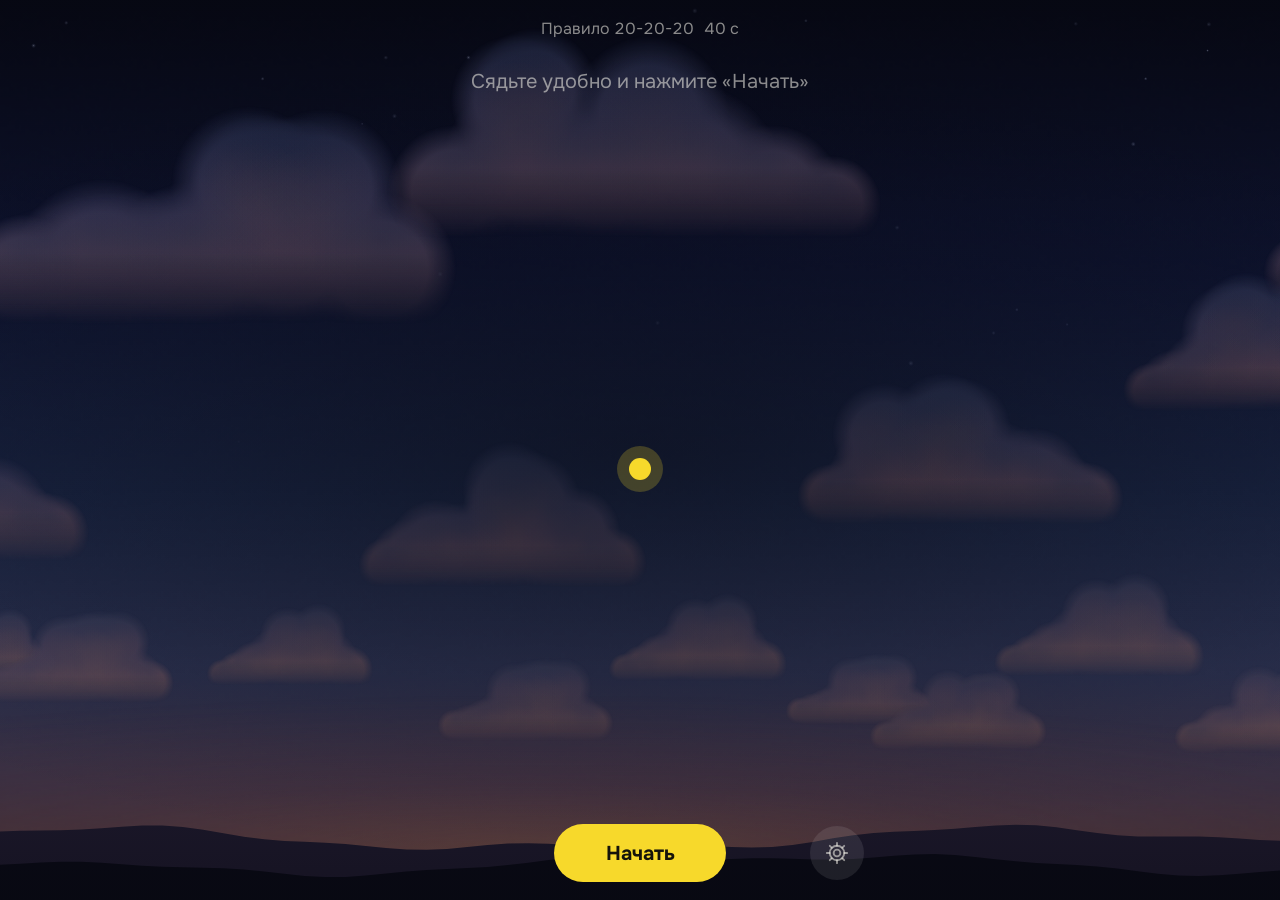
==== index.html @ 1aa2df8a "Каркас приложения «Глаза» и первые пять упражнений Перенесено из «Дыхания» без изменений: живые фоны" ====
<!doctype html>
<html lang="ru">
<head>
  <meta charset="utf-8">
  <meta name="viewport" content="width=device-width, initial-scale=1, viewport-fit=cover">
  <meta name="theme-color" content="#0B0A0D">
  <meta name="description" content="Отдых для глаз: следите за точкой, смотрите вдаль, моргайте.">
  <title>Глаза</title>
  <link rel="manifest" href="manifest.webmanifest">
  <link rel="icon" href="icons/icon-192.png" type="image/png">
  <!-- iPhone не читает манифест: иконку, заголовок и вид строки состояния задаём отдельно -->
  <link rel="apple-touch-icon" href="icons/icon-180.png">
  <meta name="apple-mobile-web-app-title" content="Глаза">
  <meta name="apple-mobile-web-app-capable" content="yes">
  <meta name="mobile-web-app-capable" content="yes">
  <meta name="apple-mobile-web-app-status-bar-style" content="black-translucent">
  <link rel="preconnect" href="https://fonts.googleapis.com">
  <link rel="preconnect" href="https://fonts.gstatic.com" crossorigin>
  <link href="https://fonts.googleapis.com/css2?family=Onest:wght@400;500;600;700&display=swap" rel="stylesheet">
  <link rel="stylesheet" href="styles.css">
</head>
<body class="no-anim">

  <!-- Живой фон и затемнение под текстом -->
  <canvas id="backdrop" class="backdrop" hidden aria-hidden="true"></canvas>
  <div class="scrim" aria-hidden="true"></div>

  <!-- Экран 1: занятие -->
  <main id="main" class="view view-main">
    <header class="top">
      <p class="program"><span id="exerciseName">Упражнение</span> <span id="exerciseTime" class="pattern">1 мин</span></p>
      <div class="readout" aria-live="polite">
        <p class="hint" id="hint">Сядьте удобно и нажмите «Начать»</p>
        <p class="now" id="now" hidden><span id="stepLabel">Следите за точкой</span> <span id="count" class="count">8</span></p>
      </div>
    </header>

    <!-- Поле, по которому ходит точка. Держим его как можно крупнее: глазам нужен размах. -->
    <div class="field" id="field">
      <div class="target" id="target" aria-hidden="true">
        <span class="halo"></span>
        <span class="core"></span>
      </div>
      <div class="rest-mark" id="restMark" hidden aria-hidden="true"></div>
    </div>

    <footer class="bar">
      <div class="stats" id="stats" aria-hidden="true">
        <span id="elapsed">00:00</span>
        <span id="rounds">круг 1</span>
      </div>
      <button id="toggle" class="primary" type="button">Начать</button>
      <a href="#settings" id="openSettings" class="icon-btn" aria-label="Настройки">
        <svg viewBox="0 0 24 24" width="26" height="26" fill="none" stroke="currentColor" stroke-width="1.7" stroke-linecap="round">
          <circle cx="12" cy="12" r="3.1"/>
          <circle cx="12" cy="12" r="6.7"/>
          <path d="M12 2.6v2.7M12 18.7v2.7M2.6 12h2.7M18.7 12h2.7M5.35 5.35l1.9 1.9M16.75 16.75l1.9 1.9M5.35 18.65l1.9-1.9M16.75 7.25l1.9-1.9"/>
        </svg>
      </a>
    </footer>
  </main>

  <!-- Экран 2: настройки -->
  <section id="settings" class="view view-settings" aria-label="Настройки">
    <header class="settings-head">
      <button id="back" class="icon-btn ghost" type="button" aria-label="Назад">
        <svg viewBox="0 0 24 24" width="26" height="26" fill="none" stroke="currentColor" stroke-width="2" stroke-linecap="round" stroke-linejoin="round"><path d="M15 5l-7 7 7 7"/></svg>
      </button>
      <h2>Настройки</h2>
    </header>

    <div id="installBox" class="install" hidden>
      <div class="option-text">
        <span class="option-title">Установить на телефон</span>
        <span class="option-note" id="installNote">Приложение появится отдельной иконкой и будет работать без интернета.</span>
      </div>
      <button id="install" class="pill accent" type="button">Установить</button>
    </div>

    <p class="lede">Выберите упражнение. Каждое повторяется по кругу, пока вы его не остановите.</p>
    <div id="exerciseList" class="program-list" role="radiogroup" aria-label="Упражнения"></div>

    <h3 class="section-title" id="soundTitle">Звук</h3>
    <p class="section-note">Подсказывает смену шага, когда на экран смотреть не нужно.</p>
    <div id="soundList" class="chips" role="radiogroup" aria-labelledby="soundTitle"></div>
    <div class="sound-row">
      <button id="soundDemo" class="pill" type="button">Прослушать</button>
      <label class="volume">
        <span>Громкость</span>
        <input id="volume" type="range" min="0" max="100" step="5" value="60">
      </label>
    </div>
    <div class="option">
      <div class="option-text">
        <span class="option-title" id="vibrateLabel">Вибрация</span>
        <span class="option-note" id="vibrateNote">Короткий сигнал на смене шага. Работает только при включённом экране.</span>
      </div>
      <button id="vibrate" class="switch" type="button" role="switch" aria-checked="false" aria-labelledby="vibrateLabel"><span></span></button>
    </div>

    <h3 class="section-title" id="backgroundTitle">Фон</h3>
    <p class="section-note">Пока вы следите за точкой, фон приглушается, чтобы не отвлекал.</p>
    <div id="backgroundList" class="chips" role="radiogroup" aria-labelledby="backgroundTitle"></div>

    <p class="disclaimer">Упражнения для глаз не исправляют близорукость и дальнозоркость. Они помогают от усталости и сухости глаз при работе за экраном. Появились резь, головокружение или двоение — остановитесь. После операций на глазах и при болезнях сетчатки сначала посоветуйтесь с врачом.</p>
  </section>

  <script src="exercises/registry.js"></script>
  <!-- Упражнения: добавляя своё, впишите его сюда -->
  <script src="exercises/rule20.js"></script>
  <script src="exercises/blink.js"></script>
  <script src="exercises/horizontal.js"></script>
  <script src="exercises/circle.js"></script>
  <script src="exercises/figure8.js"></script>
  <script src="backgrounds/registry.js"></script>
  <script src="backgrounds/bubbles.js"></script>
  <script src="backgrounds/sea.js"></script>
  <script src="backgrounds/clouds.js"></script>
  <script src="backgrounds/aurora.js"></script>
  <script src="backgrounds/fireflies.js"></script>
  <script src="backgrounds/underwater.js"></script>
  <script src="backgrounds/host.js"></script>
  <script src="sound/engine.js"></script>
  <script src="sound/bell.js"></script>
  <script src="sound/ladder.js"></script>
  <script src="sound/tone.js"></script>
  <script src="sound/wave.js"></script>
  <script src="app.js"></script>
</body>
</html>
---- styles.css ----
:root {
  --bg: #0B0A0D;
  --surface: #17161B;
  --line: #2B2931;
  --air: #F7D92B;
  --air-deep: #E3B90E;
  --text: #F3F1E7;
  --dim: rgba(243, 241, 231, .56); /* второстепенный текст — полупрозрачный, чтобы не спорить с фоном */
  --glass: rgba(255, 255, 255, .09);
  --font: "Onest", "Segoe UI", Roboto, system-ui, sans-serif;
  color-scheme: dark;
}

* { box-sizing: border-box; }

html, body {
  height: 100%;
  margin: 0;
  overflow: hidden;
}

body {
  background: var(--bg);
  color: var(--text);
  font-family: var(--font);
  font-size: 17px;
  line-height: 1.35;
  font-variant-numeric: lining-nums tabular-nums;
  -webkit-tap-highlight-color: transparent;
  overscroll-behavior: none;
  user-select: none;
}

button, input { font: inherit; color: inherit; }
button { cursor: pointer; }
p, h2, h3 { margin: 0; }

:focus-visible {
  outline: 2px solid var(--air);
  outline-offset: 3px;
}

[hidden] { display: none !important; }

/* ---------- Живой фон ---------- */

.backdrop {
  position: fixed;
  inset: 0;
  width: 100%;
  height: 100%;
  transition: opacity .6s;
}
/* пока глаза следят за точкой, фон приглушается, чтобы не отвлекал */
body.tracking .backdrop { opacity: .3; }

.scrim {
  position: fixed;
  inset: 0;
  display: none;
  background:
    radial-gradient(ellipse 80% 46% at 50% 50%, rgba(6, 6, 10, .42), rgba(6, 6, 10, 0) 100%),
    linear-gradient(rgba(6, 6, 10, .38), rgba(6, 6, 10, .1) 24%, rgba(6, 6, 10, .1) 74%, rgba(6, 6, 10, .46));
}
.has-backdrop .scrim { display: block; }

.view {
  position: fixed;
  inset: 0;
  max-width: 480px;
  margin: 0 auto;
  padding: max(18px, env(safe-area-inset-top)) 16px max(18px, env(safe-area-inset-bottom));
}

/* ---------- Экран занятия ---------- */

.view-main {
  display: grid;
  grid-template-rows: auto minmax(0, 1fr) auto;
  transition: opacity .28s;
}
/* пока открыты настройки, экран занятия не просвечивает сквозь них — виден только фон */
.view-main[inert] { opacity: 0; }
.no-anim .view-main { transition: none; }

.top { text-align: center; }

.program { color: var(--dim); font-size: 16px; }
.program .pattern { margin-left: 6px; }

.readout {
  display: grid;
  place-items: center;
  min-height: 84px;
}
.hint {
  color: var(--dim);
  font-size: 20px;
}
.now {
  color: var(--air);
  font-size: 30px;
  font-weight: 600;
  line-height: 1.15;
  letter-spacing: -.01em;
  opacity: .85;
  text-align: center;
}
.now .count {
  display: inline-block;
  min-width: 1.3em;
  text-align: left;
  margin-left: .15em;
}

/* Поле, по которому ходит точка */
.field {
  position: relative;
  min-height: 0;
  margin: 0 -4px;
}

.target {
  position: absolute;
  left: 50%;
  top: 50%;
  width: 0;
  height: 0;
}
.target .core,
.target .halo {
  position: absolute;
  border-radius: 50%;
  background: var(--air);
}
.target .core { width: 22px; height: 22px; margin: -11px 0 0 -11px; }
.target .halo { width: 46px; height: 46px; margin: -23px 0 0 -23px; opacity: .22; }

/* Знак на шагах отдыха и моргания: точка спрятана, вместо неё спокойный символ по центру */
.rest-mark {
  position: absolute;
  left: 50%;
  top: 50%;
  width: 86px;
  height: 86px;
  margin: -43px 0 0 -43px;
  border-radius: 50%;
  border: 2px solid var(--air);
  opacity: .5;
}
.rest-mark.rest { animation: breathe 5s ease-in-out infinite; }
.rest-mark.blink { animation: wink 2.4s ease-in-out infinite; }

@keyframes breathe {
  0%, 100% { transform: scale(.82); opacity: .35; }
  50% { transform: scale(1.12); opacity: .6; }
}
@keyframes wink {
  0%, 44%, 100% { transform: scaleY(1); opacity: .5; }
  52% { transform: scaleY(.06); opacity: .75; }
}

.bar {
  display: grid;
  grid-template-columns: 1fr auto 1fr;
  align-items: center;
  gap: 10px;
  padding-top: 10px;
}
.stats {
  justify-self: start;
  display: grid;
  color: var(--dim);
  font-size: 15px;
  line-height: 1.3;
  opacity: 0;
  transition: opacity .3s;
}
.stats #elapsed { font-size: 19px; font-weight: 500; }
.running .stats { opacity: 1; }

.primary {
  min-width: 172px;
  height: 58px;
  padding: 0 28px;
  border: 0;
  border-radius: 29px;
  background: var(--air);
  color: #15130A;
  font-size: 20px;
  font-weight: 700;
  transition: background .2s, color .2s, box-shadow .2s;
}
.primary:active { background: var(--air-deep); }
.primary:disabled { opacity: .35; cursor: default; }
.running .primary {
  background: transparent;
  color: var(--text);
  box-shadow: inset 0 0 0 1.5px #4A4753;
  font-weight: 500;
}
.has-backdrop .running .primary { box-shadow: inset 0 0 0 1.5px rgba(255, 255, 255, .28); color: var(--dim); }

.icon-btn {
  justify-self: end;
  display: grid;
  place-items: center;
  width: 54px;
  height: 54px;
  border: 0;
  border-radius: 50%;
  background: var(--surface);
  color: var(--text);
  text-decoration: none;
}
.icon-btn:active { background: var(--line); }
.icon-btn.ghost { background: transparent; justify-self: start; margin-left: -12px; }
.has-backdrop .view-main .icon-btn { background: var(--glass); color: var(--dim); }

/* ---------- Настройки ---------- */

.view-settings {
  background: var(--bg);
  overflow-y: auto;
  scrollbar-width: none;
  visibility: hidden;
  transform: translateX(100%);
  transition: transform .28s cubic-bezier(.2, .7, .2, 1), visibility 0s .28s;
  user-select: auto;
}
.view-settings.open {
  visibility: visible;
  transform: none;
  transition: transform .28s cubic-bezier(.2, .7, .2, 1), visibility 0s;
}
.no-anim .view-settings { transition: none; }
/* сквозь настройки чуть просвечивает выбранный фон — сразу видно, что выбрали */
.has-backdrop .view-settings { background: rgba(11, 10, 13, .84); }
.has-backdrop .prog.selected { background: rgba(30, 29, 36, .92); }

.settings-head {
  display: flex;
  align-items: center;
  gap: 4px;
}
.settings-head h2 {
  font-size: 26px;
  font-weight: 700;
  letter-spacing: -.01em;
}
.lede {
  margin: 6px 0 18px;
  color: var(--dim);
  font-size: 16px;
  max-width: 34ch;
}

.program-list { border-top: 1px solid var(--line); }
.prog { border-bottom: 1px solid var(--line); }

.prog-head {
  display: grid;
  grid-template-columns: 22px 1fr auto;
  align-items: center;
  gap: 14px;
  width: 100%;
  min-height: 60px;
  padding: 0 4px;
  border: 0;
  background: none;
  text-align: left;
}
.prog-name { min-width: 0; overflow-wrap: anywhere; font-size: 18px; font-weight: 500; }
.prog-pattern { color: var(--dim); }

/* значок выбора — кружок с точкой внутри, как зрачок */
.glyph {
  position: relative;
  width: 20px;
  height: 20px;
  padding: 0;
  border: 1.6px solid #4A4753;
  border-radius: 50%;
  background: none;
}
.selected .glyph { border-color: var(--air); }
.selected .glyph::after {
  content: "";
  position: absolute;
  inset: 3px;
  border-radius: 50%;
  background: var(--air);
}

.prog.selected {
  margin: 10px -6px;
  padding: 0 10px 4px;
  border: 0;
  border-radius: 20px;
  background: var(--surface);
}
.prog.selected + .prog { border-top: 1px solid var(--line); }
.selected .prog-pattern { color: var(--air); }

.prog-note {
  margin: 0 4px 12px 40px;
  color: var(--dim);
  font-size: 15px;
  line-height: 1.4;
}

.section-title {
  margin: 0;
  padding: 22px 4px 4px;
  border-top: 1px solid var(--line);
  font-size: 20px;
  font-weight: 700;
}
.section-note {
  padding: 0 4px;
  color: var(--dim);
  font-size: 15px;
  line-height: 1.4;
}
.chips {
  display: flex;
  flex-wrap: wrap;
  gap: 8px;
  padding: 12px 2px 16px;
}
.chip {
  min-height: 44px;
  padding: 0 16px;
  border: 1.5px solid #4A4753;
  border-radius: 22px;
  background: none;
  font-size: 16px;
}
.chip[aria-checked="true"] {
  border-color: var(--air);
  background: var(--air);
  color: #15130A;
  font-weight: 600;
}
.sound-row {
  display: grid;
  grid-template-columns: auto 1fr;
  align-items: center;
  gap: 18px;
  padding: 0 4px 16px;
}
.pill {
  min-height: 44px;
  padding: 0 18px;
  border: 0;
  border-radius: 22px;
  background: var(--glass);
  font-size: 16px;
}
.pill:active { background: var(--line); }
.pill.accent { background: var(--air); color: #15130A; font-weight: 600; }
.pill.accent:active { background: var(--air-deep); }
.volume { display: grid; gap: 4px; color: var(--dim); font-size: 14px; }
.volume input { width: 100%; height: 28px; margin: 0; accent-color: var(--air); }
.sound-off .sound-row { opacity: .35; pointer-events: none; }

.install {
  display: grid;
  grid-template-columns: 1fr auto;
  align-items: center;
  gap: 14px;
  margin: 4px 0 16px;
  padding: 14px;
  border-radius: 16px;
  background: var(--surface);
}

.option {
  display: grid;
  grid-template-columns: 1fr auto;
  align-items: center;
  gap: 16px;
  margin-top: 8px;
  padding: 16px 4px 24px;
  border-top: 1px solid var(--line);
}
.option-text { display: grid; gap: 3px; }
.option-title { font-size: 17px; font-weight: 500; }
.option-note { color: var(--dim); font-size: 15px; }

.switch {
  position: relative;
  width: 54px;
  height: 32px;
  padding: 0;
  border: 0;
  border-radius: 16px;
  background: #4A4753;
  transition: background .2s;
}
.switch span {
  position: absolute;
  top: 4px;
  left: 4px;
  width: 24px;
  height: 24px;
  border-radius: 50%;
  background: var(--text);
  transition: transform .2s;
}
.switch[aria-checked="true"] { background: var(--air); }
.switch[aria-checked="true"] span { transform: translateX(22px); background: #15130A; }

.disclaimer {
  padding: 16px 4px 28px;
  border-top: 1px solid var(--line);
  color: var(--dim);
  font-size: 14px;
  line-height: 1.45;
}

@media (prefers-reduced-motion: reduce) {
  .view-settings, .stats, .primary, .switch, .switch span, .backdrop { transition: none; }
  .rest-mark.rest, .rest-mark.blink { animation: none; }
}
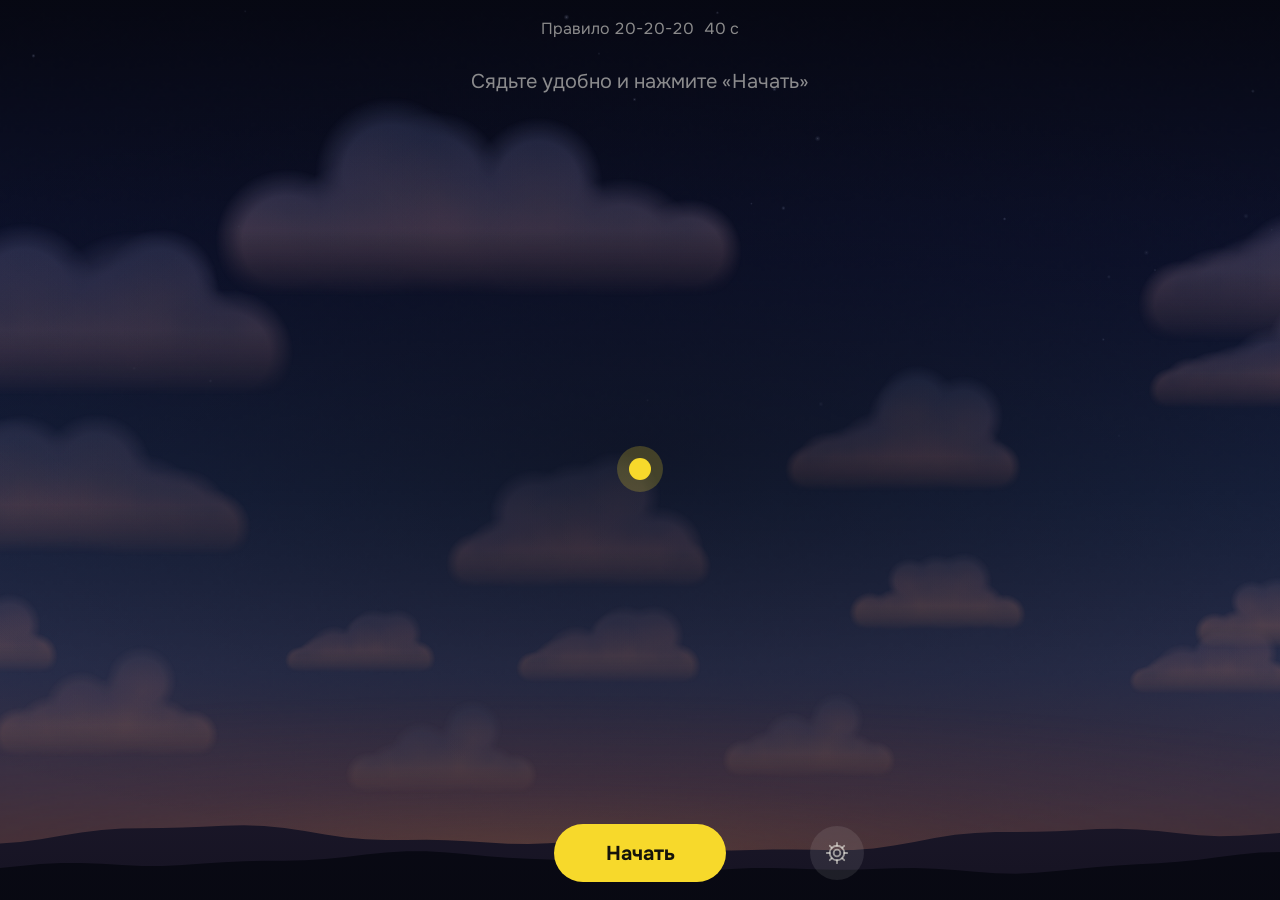
==== commit 0f54d747: "Квадратное поле, ритм моргания, фоновая музыка Поле для точки стало квадратным: одна и та же доля по" ====
--- a/index.html
+++ b/index.html
@@ -37,11 +37,15 @@
 
     <!-- Поле, по которому ходит точка. Держим его как можно крупнее: глазам нужен размах. -->
     <div class="field" id="field">
-      <div class="target" id="target" aria-hidden="true">
-        <span class="halo"></span>
-        <span class="core"></span>
+      <!-- Квадрат: одна и та же доля поля по горизонтали и по вертикали — это одно и то же расстояние
+           на экране. Иначе круг вышел бы овалом, а вертикальное движение — быстрее, чем задумано. -->
+      <div class="field-square">
+        <div class="target" id="target" aria-hidden="true">
+          <span class="halo"></span>
+          <span class="core"></span>
+        </div>
+        <div class="rest-mark" id="restMark" hidden aria-hidden="true"></div>
       </div>
-      <div class="rest-mark" id="restMark" hidden aria-hidden="true"></div>
     </div>
 
     <footer class="bar">
@@ -98,6 +102,21 @@
       <button id="vibrate" class="switch" type="button" role="switch" aria-checked="false" aria-labelledby="vibrateLabel"><span></span></button>
     </div>
 
+    <div id="musicBox" hidden>
+      <h3 class="section-title">Музыка</h3>
+      <div class="option music-option">
+        <div class="option-text">
+          <span class="option-title" id="musicLabel">Фоновая музыка</span>
+          <span class="option-note">Арфа, играет по кругу без пауз, пока идёт занятие.</span>
+        </div>
+        <button id="music" class="switch" type="button" role="switch" aria-checked="true" aria-labelledby="musicLabel"><span></span></button>
+      </div>
+      <label class="volume music-volume">
+        <span>Громкость музыки</span>
+        <input id="musicVolume" type="range" min="0" max="100" step="5" value="50">
+      </label>
+    </div>
+
     <h3 class="section-title" id="backgroundTitle">Фон</h3>
     <p class="section-note">Пока вы следите за точкой, фон приглушается, чтобы не отвлекал.</p>
     <div id="backgroundList" class="chips" role="radiogroup" aria-labelledby="backgroundTitle"></div>
@@ -125,6 +144,7 @@
   <script src="sound/ladder.js"></script>
   <script src="sound/tone.js"></script>
   <script src="sound/wave.js"></script>
+  <script src="music.js"></script>
   <script src="app.js"></script>
 </body>
 </html>
--- a/styles.css
+++ b/styles.css
@@ -115,9 +115,17 @@
 
 /* Поле, по которому ходит точка */
 .field {
-  position: relative;
+  display: grid;
+  place-items: center;
   min-height: 0;
   margin: 0 -4px;
+  container-type: size;
+}
+/* самый большой квадрат, который помещается в поле */
+.field-square {
+  position: relative;
+  width: min(100cqw, 100cqh);
+  height: min(100cqw, 100cqh);
 }
 
 .target {
@@ -149,15 +157,18 @@
   opacity: .5;
 }
 .rest-mark.rest { animation: breathe 5s ease-in-out infinite; }
-.rest-mark.blink { animation: wink 2.4s ease-in-out infinite; }
+/* Длительность одного моргания задаёт app.js через --blink: шаг делится на целое число морганий */
+.rest-mark.blink { animation: wink var(--blink, 2.4s) ease-in-out infinite; }
 
 @keyframes breathe {
   0%, 100% { transform: scale(.82); opacity: .35; }
   50% { transform: scale(1.12); opacity: .6; }
 }
+/* Неторопливое полное моргание: веко опускается, задерживается закрытым и так же спокойно поднимается */
 @keyframes wink {
-  0%, 44%, 100% { transform: scaleY(1); opacity: .5; }
-  52% { transform: scaleY(.06); opacity: .75; }
+  0%, 15% { transform: scaleY(1); opacity: .5; }
+  40%, 60% { transform: scaleY(.06); opacity: .8; }
+  85%, 100% { transform: scaleY(1); opacity: .5; }
 }
 
 .bar {
@@ -364,6 +375,10 @@
 .volume input { width: 100%; height: 28px; margin: 0; accent-color: var(--air); }
 .sound-off .sound-row { opacity: .35; pointer-events: none; }
 
+.music-option { margin-top: 0; padding-bottom: 12px; border-top: 0; }
+.music-volume { padding: 0 4px 18px; }
+.music-off .music-volume { opacity: .35; pointer-events: none; }
+
 .install {
   display: grid;
   grid-template-columns: 1fr auto;
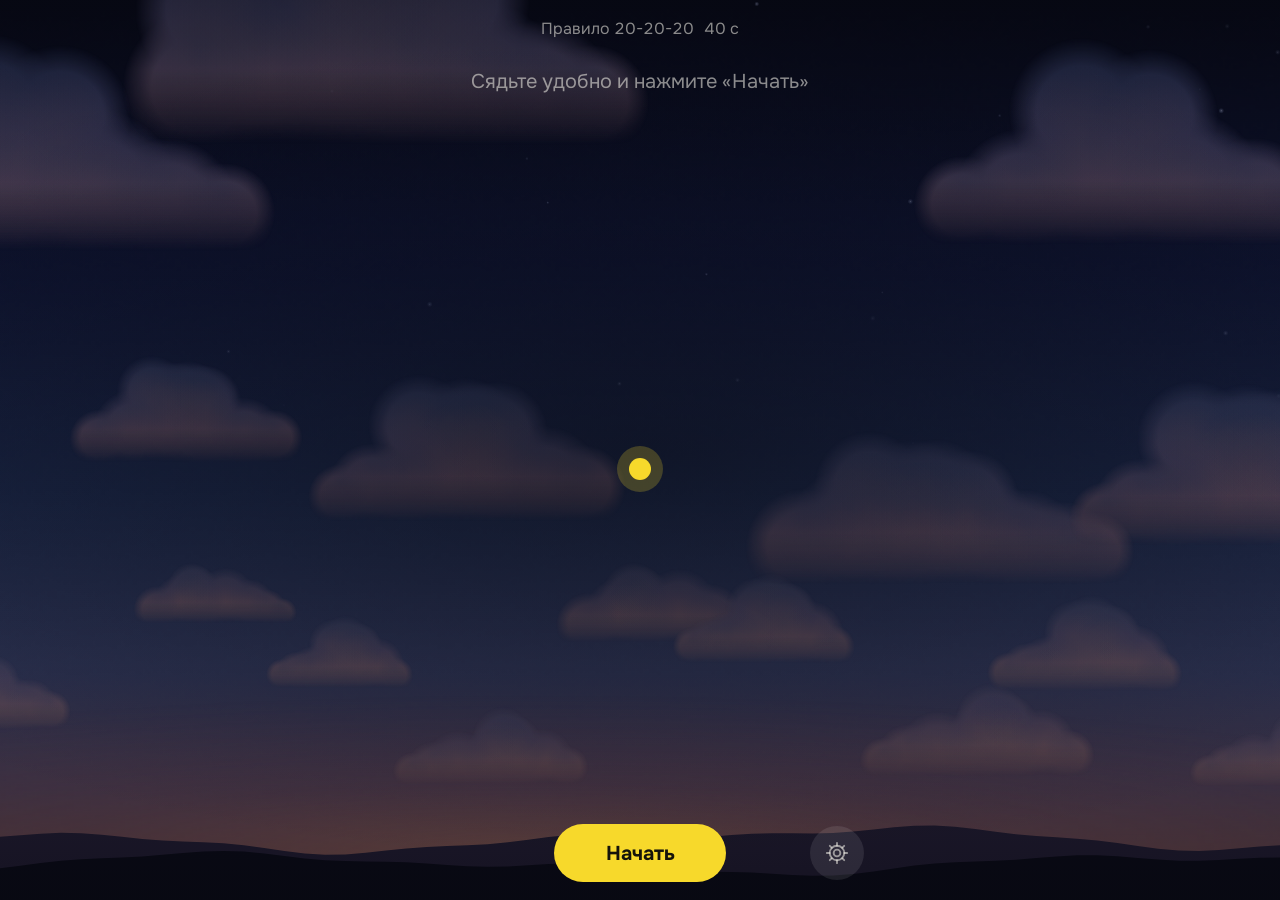
==== commit e3e42e28: "Уровень доказанности в списке упражнений Каждое упражнение показывает, насколько его польза подтверж" ====
--- a/index.html
+++ b/index.html
@@ -121,7 +121,7 @@
     <p class="section-note">Пока вы следите за точкой, фон приглушается, чтобы не отвлекал.</p>
     <div id="backgroundList" class="chips" role="radiogroup" aria-labelledby="backgroundTitle"></div>
 
-    <p class="disclaimer">Упражнения для глаз не исправляют близорукость и дальнозоркость. Они помогают от усталости и сухости глаз при работе за экраном. Появились резь, головокружение или двоение — остановитесь. После операций на глазах и при болезнях сетчатки сначала посоветуйтесь с врачом.</p>
+    <p class="disclaimer">Это перерыв для глаз, а не лечение. Упражнения не исправляют близорукость, дальнозоркость и астигматизм и не заменяют осмотр у врача. Появились резь, головокружение или двоение — остановитесь. Если недавно была операция или травма глаза, есть болезни сетчатки или врач ограничил нагрузку — сначала спросите его. Вспышки, новые «мушки» или тень в поле зрения — повод обратиться к офтальмологу в тот же день.</p>
   </section>
 
   <script src="exercises/registry.js"></script>
--- a/styles.css
+++ b/styles.css
@@ -281,7 +281,13 @@
   background: none;
   text-align: left;
 }
+.prog-title { display: grid; gap: 2px; min-width: 0; padding: 8px 0; }
 .prog-name { min-width: 0; overflow-wrap: anywhere; font-size: 18px; font-weight: 500; }
+
+/* Уровень доказанности: проверенное — цветом, остальное — приглушённо */
+.evidence { font-size: 13px; line-height: 1.3; color: var(--dim); }
+.evidence.strong, .evidence.moderate { color: var(--air); opacity: .85; }
+.evidence-note { font-style: italic; }
 .prog-pattern { color: var(--dim); }
 
 /* значок выбора — кружок с точкой внутри, как зрачок */
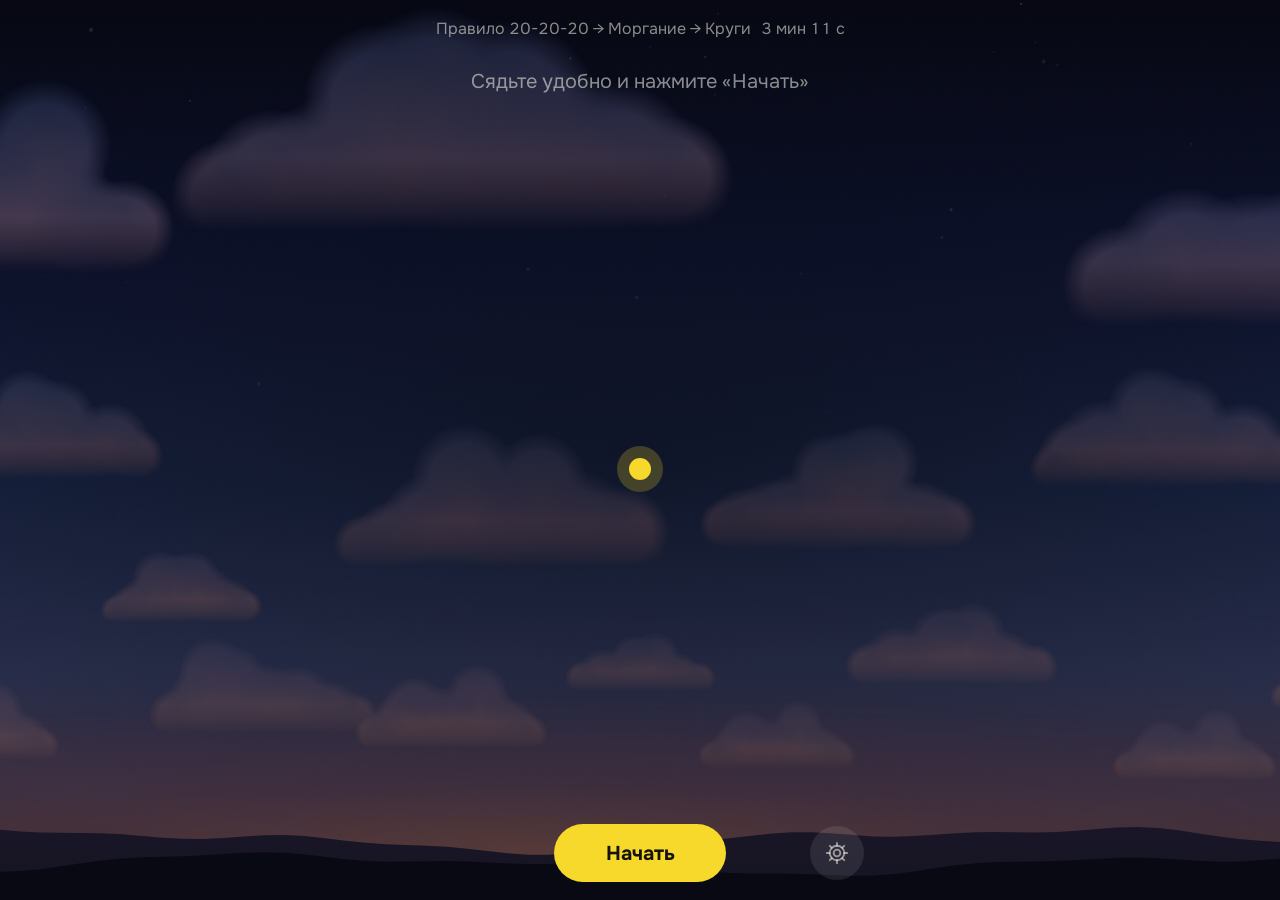
==== commit ad1fd019: "Несколько упражнений по кругу и выбор скорости точки В настройках можно отметить несколько упражнени" ====
--- a/index.html
+++ b/index.html
@@ -81,8 +81,12 @@
       <button id="install" class="pill accent" type="button">Установить</button>
     </div>
 
-    <p class="lede">Выберите упражнение. Каждое повторяется по кругу, пока вы его не остановите.</p>
-    <div id="exerciseList" class="program-list" role="radiogroup" aria-label="Упражнения"></div>
+    <p class="lede">Отметьте одно или несколько упражнений: они пойдут по очереди и по кругу, пока вы не остановите.</p>
+    <div id="exerciseList" class="program-list" role="group" aria-label="Упражнения"></div>
+
+    <h3 class="section-title" id="speedTitle">Скорость точки</h3>
+    <p class="section-note">Даже «очень быстро» медленнее, чем глаз может плавно вести взглядом. Если точка «убегает» и взгляд её догоняет рывками — выберите скорость ниже.</p>
+    <div id="speedList" class="chips" role="radiogroup" aria-labelledby="speedTitle"></div>
 
     <h3 class="section-title" id="soundTitle">Звук</h3>
     <p class="section-note">Подсказывает смену шага, когда на экран смотреть не нужно.</p>
--- a/styles.css
+++ b/styles.css
@@ -85,7 +85,7 @@
 
 .top { text-align: center; }
 
-.program { color: var(--dim); font-size: 16px; }
+.program { color: var(--dim); font-size: 16px; text-wrap: balance; }
 .program .pattern { margin-left: 6px; }
 
 .readout {
@@ -301,12 +301,25 @@
   background: none;
 }
 .selected .glyph { border-color: var(--air); }
-.selected .glyph::after {
+.selected .glyph:empty::after {
   content: "";
   position: absolute;
   inset: 3px;
   border-radius: 50%;
   background: var(--air);
+}
+/* несколько упражнений: в кружке номер — в каком порядке они пойдут */
+.selected .glyph:not(:empty) {
+  display: grid;
+  place-items: center;
+  width: 22px;
+  height: 22px;
+  margin-left: -1px;
+  background: var(--air);
+  color: #15130A;
+  font-size: 13px;
+  font-weight: 700;
+  line-height: 1;
 }
 
 .prog.selected {
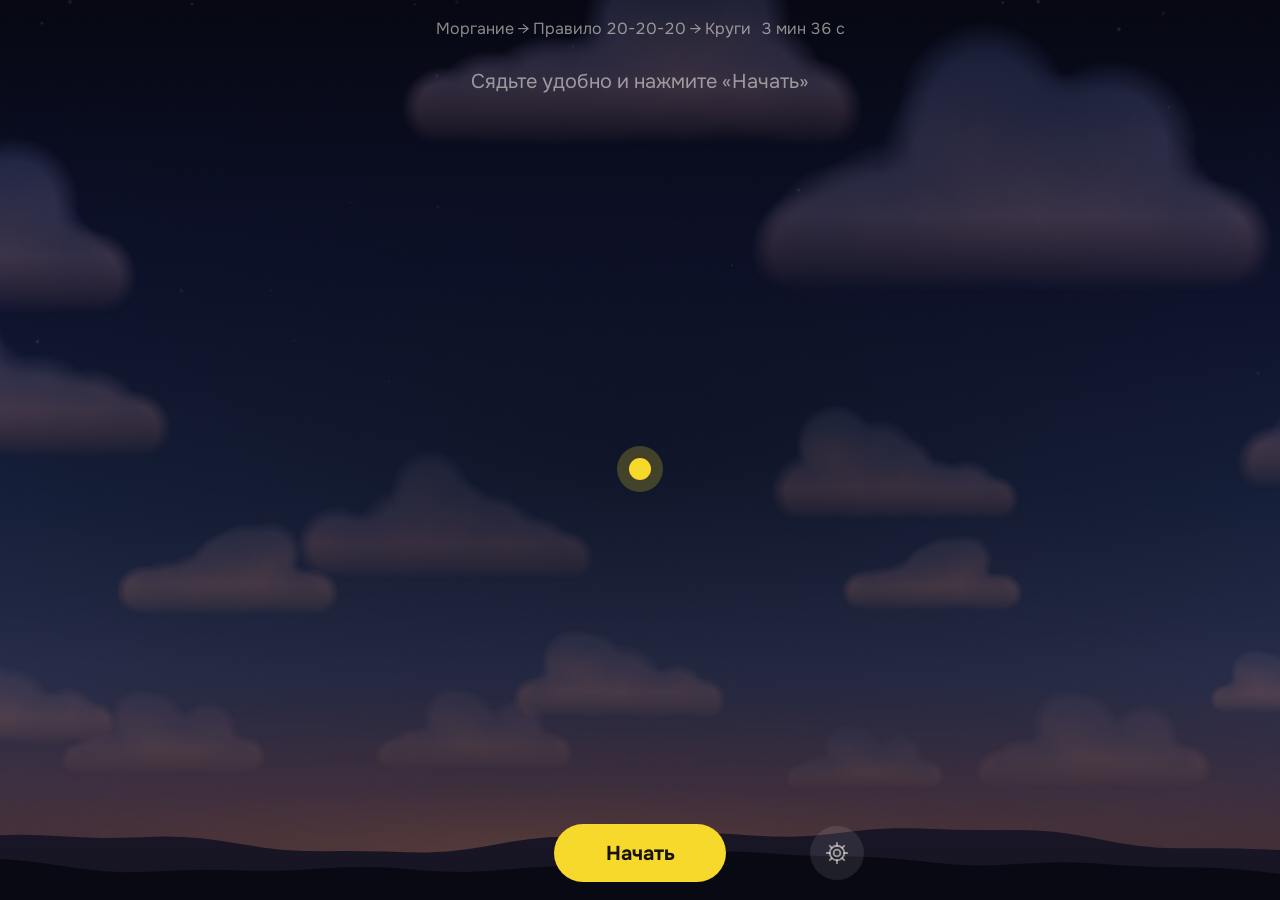
==== commit 3572bef3: "Проверка доказанности: честные пометки и упражнение для век Аудит литературы (три поиска + проверка " ====
--- a/index.html
+++ b/index.html
@@ -132,6 +132,7 @@
   <!-- Упражнения: добавляя своё, впишите его сюда -->
   <script src="exercises/rule20.js"></script>
   <script src="exercises/blink.js"></script>
+  <script src="exercises/eyelids.js"></script>
   <script src="exercises/horizontal.js"></script>
   <script src="exercises/circle.js"></script>
   <script src="exercises/figure8.js"></script>
